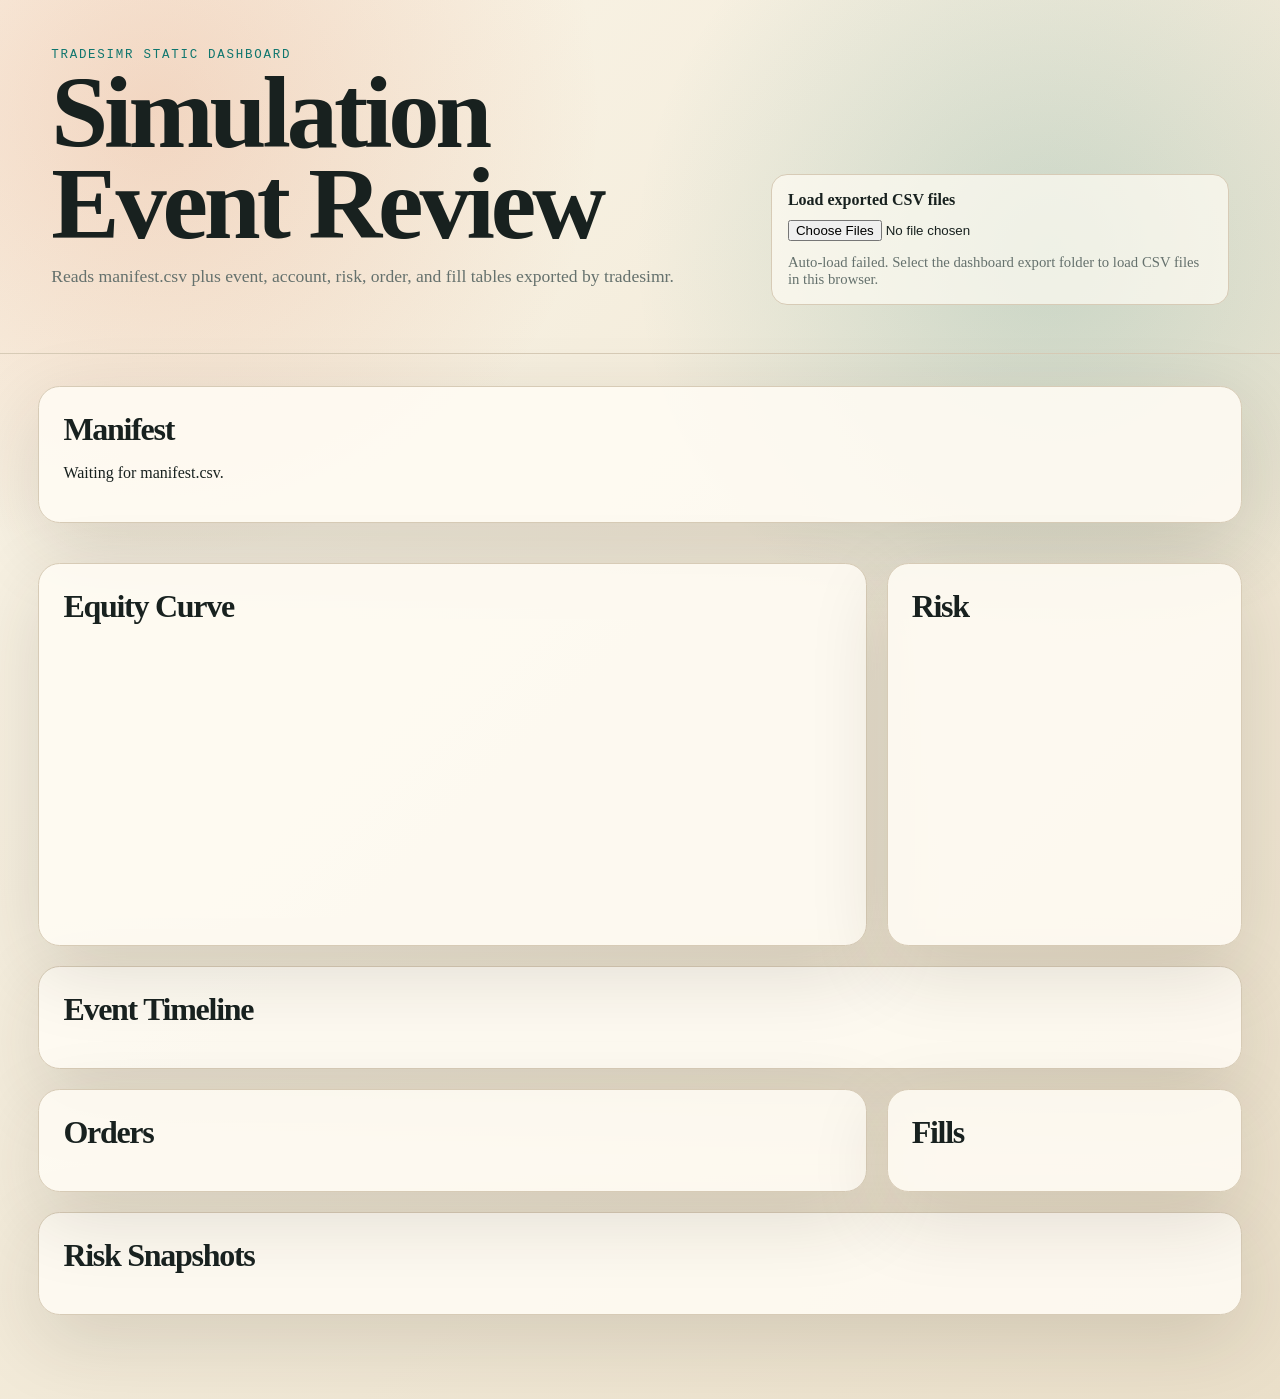
==== inst/dashboard/index.html @ 710d19b0 "Release tradesimr 0.4.0 dashboard scripts" ====
<!doctype html>
<html lang="en">
<head>
  <meta charset="utf-8">
  <meta name="viewport" content="width=device-width, initial-scale=1">
  <title>tradesimr Dashboard</title>
  <link rel="stylesheet" href="style.css">
</head>
<body>
  <header class="hero">
    <div>
      <p class="eyebrow">tradesimr static dashboard</p>
      <h1>Simulation Event Review</h1>
      <p class="lede">Reads manifest.csv plus event, account, risk, order, and fill tables exported by tradesimr.</p>
    </div>
    <div class="loader">
      <label for="file-picker">Load exported CSV files</label>
      <input id="file-picker" type="file" multiple webkitdirectory>
      <p id="load-status">Trying to load files from this folder...</p>
    </div>
  </header>

  <main>
    <section class="panel manifest-panel">
      <div>
        <h2>Manifest</h2>
        <p id="manifest-summary">Waiting for manifest.csv.</p>
      </div>
      <div id="table-counts" class="counts"></div>
    </section>

    <section class="kpis" id="kpis"></section>

    <section class="grid">
      <article class="panel wide">
        <h2>Equity Curve</h2>
        <div id="equity-chart" class="chart"></div>
      </article>
      <article class="panel">
        <h2>Risk</h2>
        <div id="risk-summary" class="metric-stack"></div>
      </article>
    </section>

    <section class="panel">
      <h2>Event Timeline</h2>
      <div id="event-timeline" class="timeline"></div>
    </section>

    <section class="grid">
      <article class="panel">
        <h2>Orders</h2>
        <div id="orders-table" class="table-wrap"></div>
      </article>
      <article class="panel">
        <h2>Fills</h2>
        <div id="fills-table" class="table-wrap"></div>
      </article>
    </section>

    <section class="panel">
      <h2>Risk Snapshots</h2>
      <div id="risk-table" class="table-wrap"></div>
    </section>
  </main>

  <script src="dashboard.js"></script>
</body>
</html>
---- inst/dashboard/style.css ----
:root {
  --ink: #18211f;
  --muted: #65716d;
  --paper: #f7f1e4;
  --panel: rgba(255, 252, 244, 0.88);
  --line: #d7cbb6;
  --accent: #d45f2f;
  --accent-2: #0f766e;
  --shadow: 0 24px 80px rgba(43, 33, 20, 0.14);
}

* {
  box-sizing: border-box;
}

body {
  margin: 0;
  color: var(--ink);
  font-family: Georgia, "Times New Roman", serif;
  background:
    radial-gradient(circle at 12% 8%, rgba(212, 95, 47, 0.20), transparent 28rem),
    radial-gradient(circle at 82% 18%, rgba(15, 118, 110, 0.18), transparent 26rem),
    linear-gradient(135deg, #fbf6e9 0%, #eadfc9 100%);
}

.hero {
  display: flex;
  justify-content: space-between;
  gap: 2rem;
  padding: 3rem clamp(1rem, 4vw, 4rem);
  border-bottom: 1px solid var(--line);
}

.eyebrow {
  margin: 0 0 0.4rem;
  color: var(--accent-2);
  font-family: ui-monospace, SFMono-Regular, Menlo, monospace;
  font-size: 0.78rem;
  letter-spacing: 0.14em;
  text-transform: uppercase;
}

h1,
h2 {
  margin: 0;
  letter-spacing: -0.04em;
}

h1 {
  max-width: 820px;
  font-size: clamp(2.8rem, 8vw, 6.8rem);
  line-height: 0.88;
}

h2 {
  margin-bottom: 1rem;
  font-size: clamp(1.35rem, 3vw, 2rem);
}

.lede {
  max-width: 780px;
  color: var(--muted);
  font-size: 1.1rem;
}

.loader {
  align-self: end;
  min-width: min(100%, 320px);
  padding: 1rem;
  border: 1px solid var(--line);
  border-radius: 1rem;
  background: rgba(255, 252, 244, 0.7);
}

.loader label {
  display: block;
  margin-bottom: 0.7rem;
  font-weight: 700;
}

.loader input {
  width: 100%;
}

.loader p {
  margin: 0.8rem 0 0;
  color: var(--muted);
  font-size: 0.92rem;
}

main {
  width: min(1500px, 100%);
  margin: 0 auto;
  padding: 2rem clamp(1rem, 3vw, 3rem) 4rem;
}

.panel,
.kpi {
  border: 1px solid var(--line);
  border-radius: 1.35rem;
  background: var(--panel);
  box-shadow: var(--shadow);
}

.panel {
  margin-bottom: 1.25rem;
  padding: clamp(1rem, 2vw, 1.5rem);
}

.manifest-panel {
  display: flex;
  justify-content: space-between;
  gap: 1rem;
}

.counts {
  display: flex;
  flex-wrap: wrap;
  gap: 0.55rem;
  justify-content: flex-end;
}

.counts span {
  display: grid;
  min-width: 8rem;
  padding: 0.7rem 0.8rem;
  border-radius: 0.8rem;
  background: #efe3cd;
  color: var(--muted);
  font-family: ui-monospace, SFMono-Regular, Menlo, monospace;
  font-size: 0.82rem;
}

.counts strong {
  color: var(--ink);
}

.kpis {
  display: grid;
  grid-template-columns: repeat(6, minmax(0, 1fr));
  gap: 1rem;
  margin-bottom: 1.25rem;
}

.kpi {
  padding: 1rem;
}

.kpi span,
.metric-stack span {
  display: block;
  color: var(--muted);
  font-family: ui-monospace, SFMono-Regular, Menlo, monospace;
  font-size: 0.78rem;
  text-transform: uppercase;
}

.kpi strong {
  display: block;
  margin-top: 0.35rem;
  font-size: clamp(1.35rem, 2.2vw, 2.2rem);
  letter-spacing: -0.05em;
}

.grid {
  display: grid;
  grid-template-columns: minmax(0, 1.4fr) minmax(320px, 0.6fr);
  gap: 1.25rem;
}

.wide {
  min-width: 0;
}

.chart {
  width: 100%;
  min-height: 280px;
}

svg {
  display: block;
  width: 100%;
  height: auto;
}

.axis {
  stroke: #c8b99d;
  stroke-width: 1;
}

.equity-line {
  fill: none;
  stroke: var(--accent);
  stroke-linejoin: round;
  stroke-width: 4;
}

.chart-label {
  fill: var(--muted);
  font-family: ui-monospace, SFMono-Regular, Menlo, monospace;
  font-size: 13px;
}

.metric-stack {
  display: grid;
  gap: 0.8rem;
}

.metric-stack div {
  display: flex;
  align-items: baseline;
  justify-content: space-between;
  gap: 1rem;
  padding-bottom: 0.8rem;
  border-bottom: 1px solid var(--line);
}

.metric-stack strong {
  font-size: 1.35rem;
}

.timeline {
  display: grid;
  max-height: 420px;
  overflow: auto;
}

.event {
  display: grid;
  grid-template-columns: 1rem 1fr;
  gap: 0.85rem;
  padding: 0.8rem 0;
  border-bottom: 1px solid var(--line);
}

.event p {
  margin: 0.25rem 0 0;
  color: var(--muted);
  font-family: ui-monospace, SFMono-Regular, Menlo, monospace;
  font-size: 0.82rem;
}

.dot {
  width: 0.8rem;
  height: 0.8rem;
  margin-top: 0.25rem;
  border-radius: 999px;
  background: var(--accent-2);
}

.dot.funding {
  background: #b8860b;
}

.dot.liquidation {
  background: #9f1239;
}

.table-wrap {
  max-height: 440px;
  overflow: auto;
}

table {
  width: 100%;
  border-collapse: collapse;
  font-family: ui-monospace, SFMono-Regular, Menlo, monospace;
  font-size: 0.83rem;
}

th,
td {
  padding: 0.55rem 0.7rem;
  border-bottom: 1px solid var(--line);
  text-align: left;
  white-space: nowrap;
}

th {
  position: sticky;
  top: 0;
  background: #efe3cd;
  color: var(--ink);
}

.empty {
  color: var(--muted);
}

@media (max-width: 980px) {
  .hero,
  .manifest-panel {
    display: block;
  }

  .loader {
    margin-top: 1.5rem;
  }

  .kpis,
  .grid {
    grid-template-columns: 1fr;
  }
}
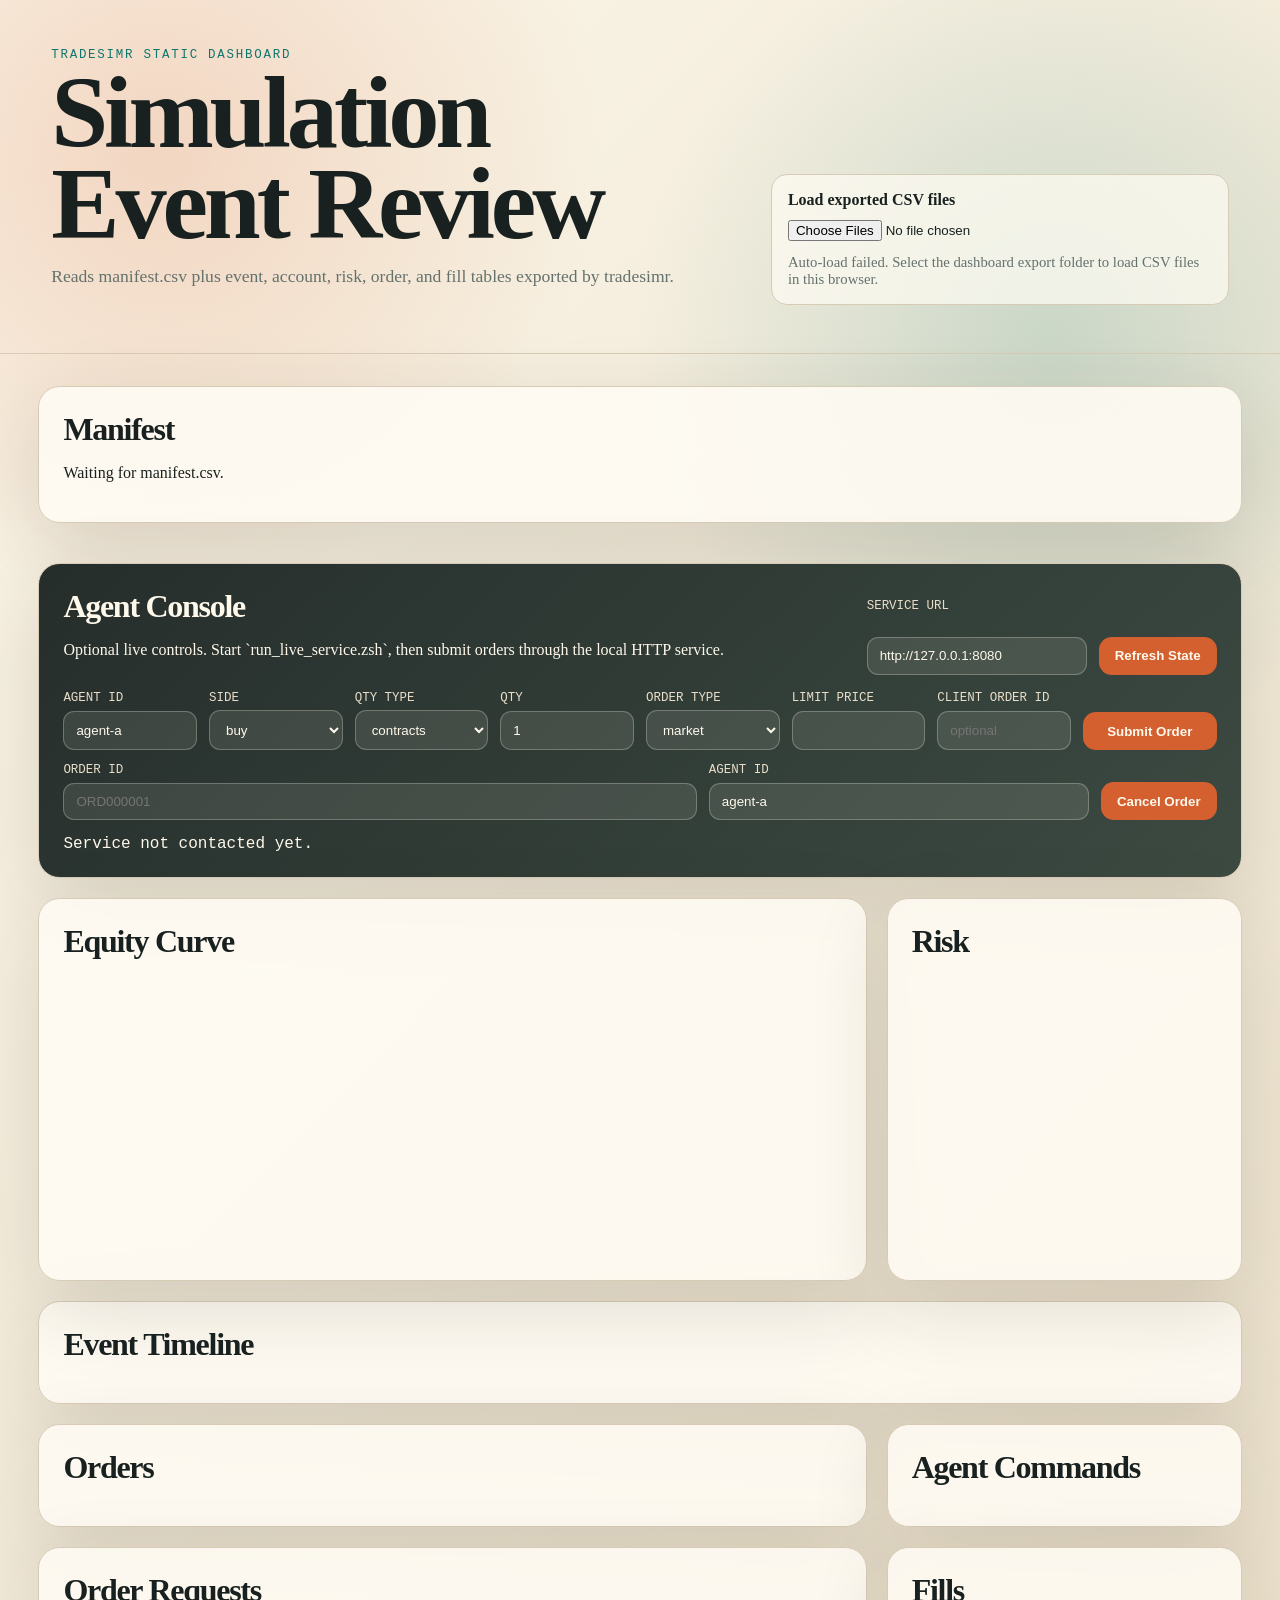
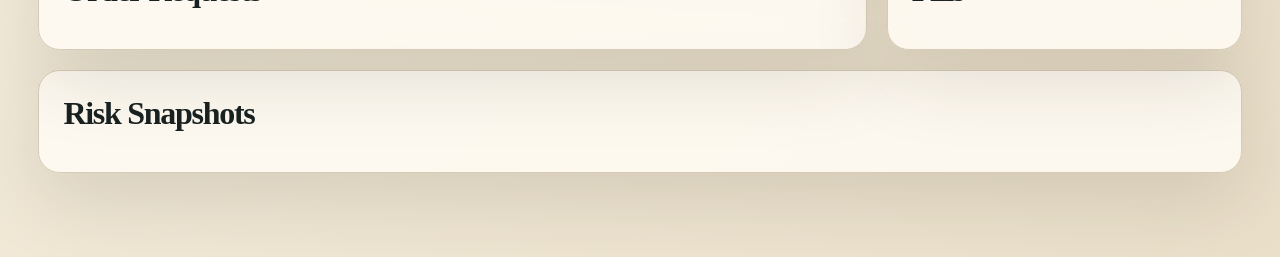
==== commit 26bed0ee: "Release tradesimr 0.5.0 live agent service" ====
--- a/inst/dashboard/index.html
+++ b/inst/dashboard/index.html
@@ -31,6 +31,53 @@
 
     <section class="kpis" id="kpis"></section>
 
+    <section class="panel agent-console">
+      <div class="console-head">
+        <div>
+          <h2>Agent Console</h2>
+          <p>Optional live controls. Start `run_live_service.zsh`, then submit orders through the local HTTP service.</p>
+        </div>
+        <div class="service-box">
+          <label for="service-url">Service URL</label>
+          <input id="service-url" value="http://127.0.0.1:8080">
+          <button id="refresh-state" type="button">Refresh State</button>
+        </div>
+      </div>
+      <form id="order-form" class="order-form">
+        <label>Agent ID<input name="agent_id" value="agent-a"></label>
+        <label>Side
+          <select name="side">
+            <option value="buy">buy</option>
+            <option value="sell">sell</option>
+            <option value="flat">flat</option>
+            <option value="target">target</option>
+          </select>
+        </label>
+        <label>Qty Type
+          <select name="qty_type">
+            <option value="contracts">contracts</option>
+            <option value="target_pos">target_pos</option>
+          </select>
+        </label>
+        <label>Qty<input name="qty" type="number" step="0.0001" value="1"></label>
+        <label>Order Type
+          <select name="order_type">
+            <option value="market">market</option>
+            <option value="limit">limit</option>
+          </select>
+        </label>
+        <label>Limit Price<input name="limit_price" type="number" step="0.0001"></label>
+        <label>Client Order ID<input name="client_order_id" placeholder="optional"></label>
+        <button type="submit">Submit Order</button>
+      </form>
+      <form id="cancel-form" class="cancel-form">
+        <label>Order ID<input name="order_id" placeholder="ORD000001"></label>
+        <label>Agent ID<input name="agent_id" value="agent-a"></label>
+        <button type="submit">Cancel Order</button>
+      </form>
+      <p id="agent-status" class="agent-status">Service not contacted yet.</p>
+    </section>
+
     <section class="grid">
       <article class="panel wide">
         <h2>Equity Curve</h2>
@@ -53,6 +100,17 @@
         <div id="orders-table" class="table-wrap"></div>
       </article>
       <article class="panel">
+        <h2>Agent Commands</h2>
+        <div id="commands-table" class="table-wrap"></div>
+      </article>
+    </section>
+
+    <section class="grid">
+      <article class="panel">
+        <h2>Order Requests</h2>
+        <div id="requests-table" class="table-wrap"></div>
+      </article>
+      <article class="panel">
         <h2>Fills</h2>
         <div id="fills-table" class="table-wrap"></div>
       </article>
--- a/inst/dashboard/style.css
+++ b/inst/dashboard/style.css
@@ -142,6 +142,90 @@
   margin-bottom: 1.25rem;
 }
 
+.agent-console {
+  background:
+    linear-gradient(135deg, rgba(24, 33, 31, 0.94), rgba(39, 55, 47, 0.90)),
+    var(--panel);
+  color: #fff9ec;
+}
+
+.agent-console h2,
+.agent-console p {
+  color: #fff9ec;
+}
+
+.console-head {
+  display: flex;
+  justify-content: space-between;
+  gap: 1rem;
+  margin-bottom: 1rem;
+}
+
+.service-box,
+.order-form,
+.cancel-form {
+  display: grid;
+  gap: 0.75rem;
+}
+
+.service-box {
+  grid-template-columns: minmax(220px, 1fr) auto;
+  align-items: end;
+}
+
+.service-box label {
+  grid-column: 1 / -1;
+}
+
+.order-form {
+  grid-template-columns: repeat(8, minmax(110px, 1fr));
+}
+
+.cancel-form {
+  grid-template-columns: minmax(180px, 1fr) minmax(140px, 0.6fr) auto;
+  margin-top: 0.8rem;
+}
+
+.agent-console label {
+  display: grid;
+  gap: 0.35rem;
+  color: #e8dec9;
+  font-family: ui-monospace, SFMono-Regular, Menlo, monospace;
+  font-size: 0.78rem;
+  text-transform: uppercase;
+}
+
+.agent-console input,
+.agent-console select {
+  width: 100%;
+  border: 1px solid rgba(255, 249, 236, 0.26);
+  border-radius: 0.7rem;
+  padding: 0.65rem 0.75rem;
+  background: rgba(255, 249, 236, 0.10);
+  color: #fff9ec;
+}
+
+.agent-console option {
+  color: var(--ink);
+}
+
+.agent-console button {
+  align-self: end;
+  border: 0;
+  border-radius: 0.8rem;
+  padding: 0.72rem 1rem;
+  background: var(--accent);
+  color: #fff9ec;
+  cursor: pointer;
+  font-weight: 700;
+}
+
+.agent-status {
+  margin: 0.9rem 0 0;
+  color: #e8dec9;
+  font-family: ui-monospace, SFMono-Regular, Menlo, monospace;
+}
+
 .kpi {
   padding: 1rem;
 }
@@ -298,7 +382,11 @@
   }
 
   .kpis,
-  .grid {
+  .grid,
+  .order-form,
+  .cancel-form,
+  .console-head,
+  .service-box {
     grid-template-columns: 1fr;
   }
 }
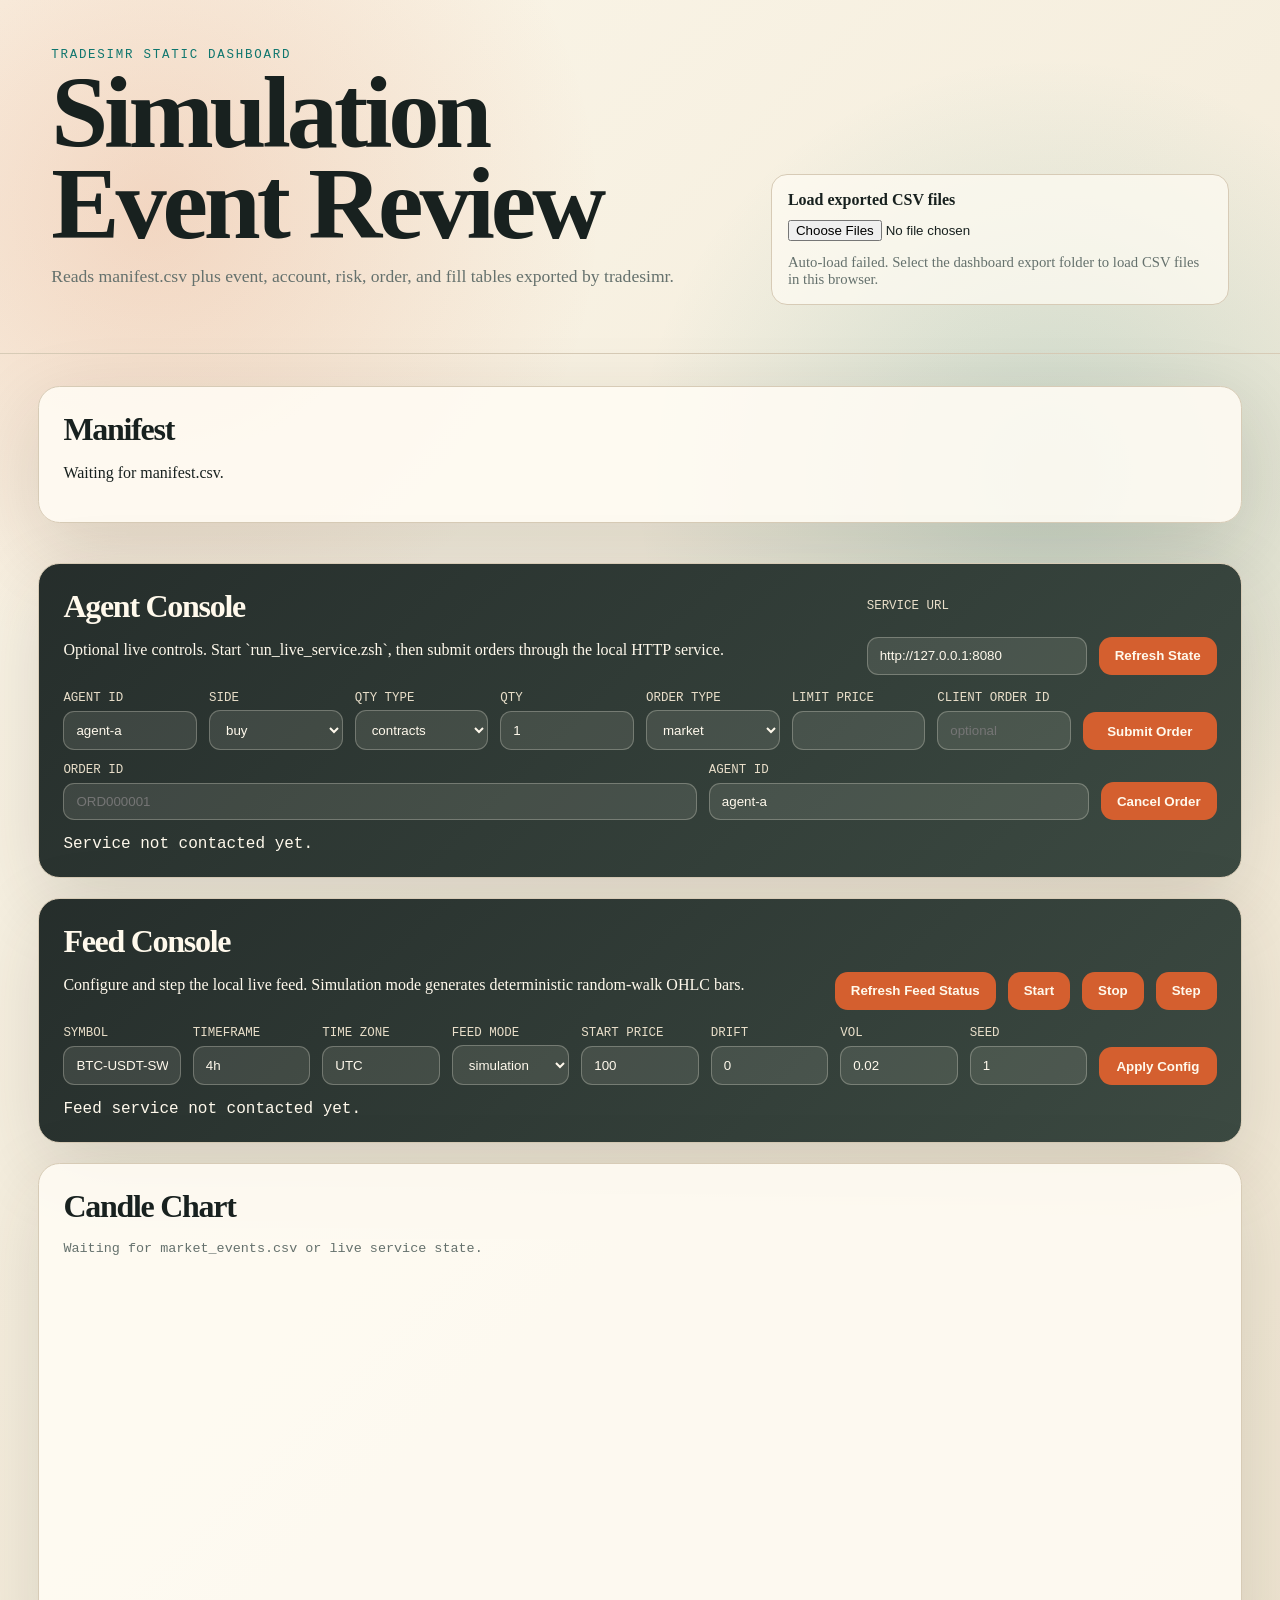
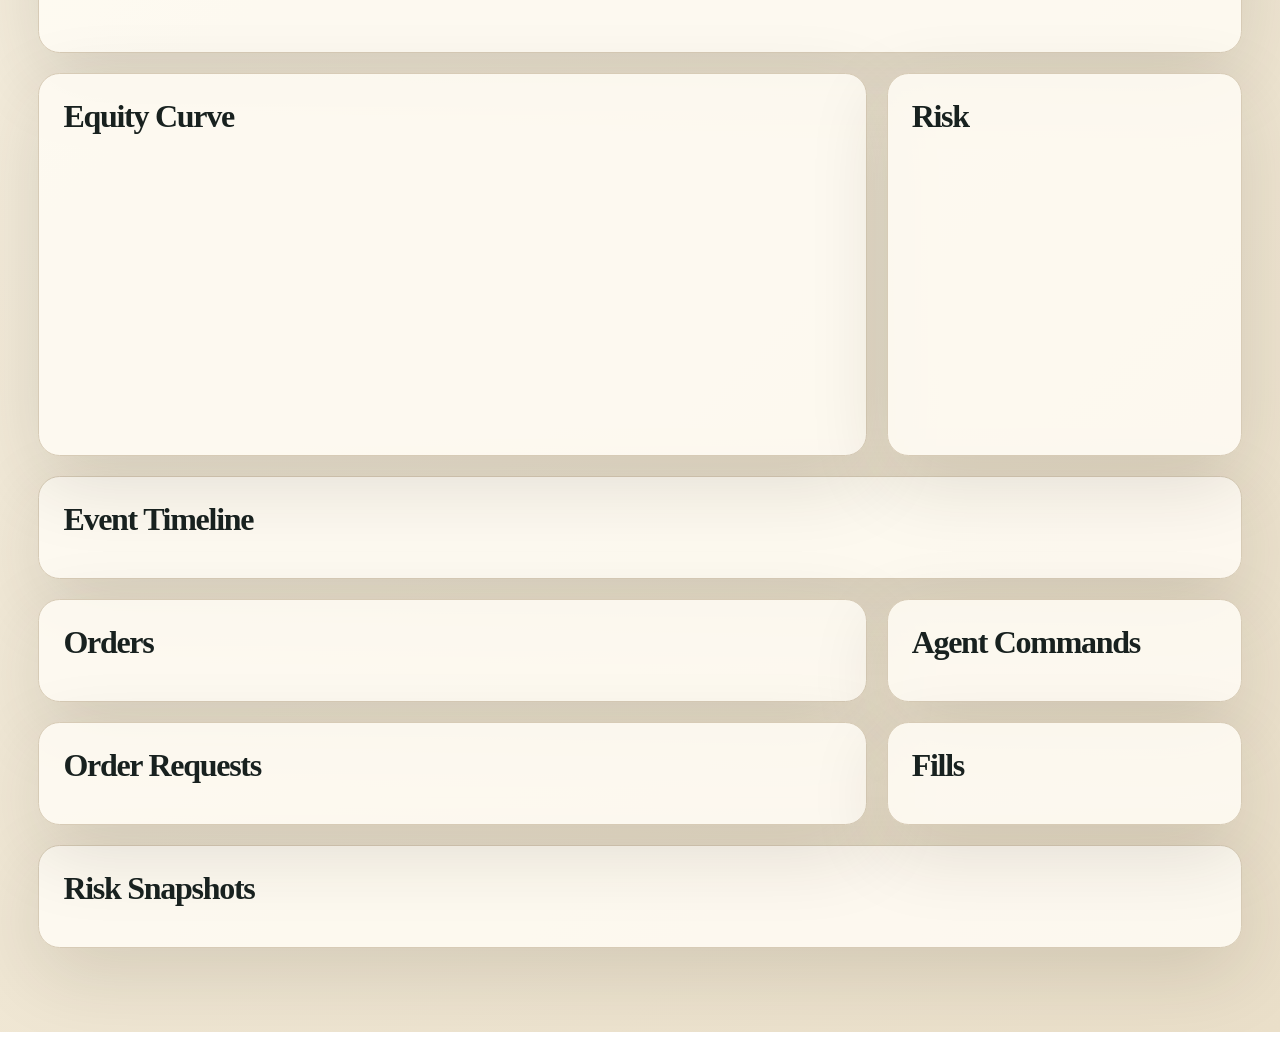
==== commit 76f377e9: "Release v0.6.1" ====
--- a/inst/dashboard/index.html
+++ b/inst/dashboard/index.html
@@ -78,6 +78,48 @@
       <p id="agent-status" class="agent-status">Service not contacted yet.</p>
     </section>
 
+    <section class="panel feed-console">
+      <div class="console-head">
+        <div>
+          <h2>Feed Console</h2>
+          <p>Configure and step the local live feed. Simulation mode generates deterministic random-walk OHLC bars.</p>
+        </div>
+        <div class="feed-actions">
+          <button id="feed-refresh" type="button">Refresh Feed Status</button>
+          <button id="feed-start" type="button">Start</button>
+          <button id="feed-stop" type="button">Stop</button>
+          <button id="feed-step" type="button">Step</button>
+        </div>
+      </div>
+      <form id="feed-form" class="feed-form">
+        <label>Symbol<input name="symbol" value="BTC-USDT-SWAP"></label>
+        <label>Timeframe<input name="timeframe" value="4h"></label>
+        <label>Time Zone<input name="tz" value="UTC"></label>
+        <label>Feed Mode
+          <select name="feed_mode">
+            <option value="simulation">simulation</option>
+            <option value="external">external</option>
+          </select>
+        </label>
+        <label>Start Price<input name="start_price" type="number" step="0.0001" value="100"></label>
+        <label>Drift<input name="drift" type="number" step="0.000001" value="0"></label>
+        <label>Vol<input name="vol" type="number" step="0.000001" value="0.02"></label>
+        <label>Seed<input name="seed" type="number" step="1" value="1"></label>
+        <button type="submit">Apply Config</button>
+      </form>
+      <p id="feed-status" class="feed-status">Feed service not contacted yet.</p>
+    </section>
+
+    <section class="panel">
+      <div class="chart-head">
+        <div>
+          <h2>Candle Chart</h2>
+          <p id="candle-summary">Waiting for market_events.csv or live service state.</p>
+        </div>
+      </div>
+      <div id="candle-chart" class="chart candle-chart"></div>
+    </section>
+
     <section class="grid">
       <article class="panel wide">
         <h2>Equity Curve</h2>
--- a/inst/dashboard/style.css
+++ b/inst/dashboard/style.css
@@ -142,7 +142,8 @@
   margin-bottom: 1.25rem;
 }
 
-.agent-console {
+.agent-console,
+.feed-console {
   background:
     linear-gradient(135deg, rgba(24, 33, 31, 0.94), rgba(39, 55, 47, 0.90)),
     var(--panel);
@@ -150,7 +151,9 @@
 }
 
 .agent-console h2,
-.agent-console p {
+.agent-console p,
+.feed-console h2,
+.feed-console p {
   color: #fff9ec;
 }
 
@@ -163,7 +166,9 @@
 
 .service-box,
 .order-form,
-.cancel-form {
+.cancel-form,
+.feed-form,
+.feed-actions {
   display: grid;
   gap: 0.75rem;
 }
@@ -181,12 +186,22 @@
   grid-template-columns: repeat(8, minmax(110px, 1fr));
 }
 
+.feed-form {
+  grid-template-columns: repeat(9, minmax(100px, 1fr));
+}
+
+.feed-actions {
+  grid-template-columns: repeat(4, auto);
+  align-items: end;
+}
+
 .cancel-form {
   grid-template-columns: minmax(180px, 1fr) minmax(140px, 0.6fr) auto;
   margin-top: 0.8rem;
 }
 
-.agent-console label {
+.agent-console label,
+.feed-console label {
   display: grid;
   gap: 0.35rem;
   color: #e8dec9;
@@ -196,7 +211,9 @@
 }
 
 .agent-console input,
-.agent-console select {
+.agent-console select,
+.feed-console input,
+.feed-console select {
   width: 100%;
   border: 1px solid rgba(255, 249, 236, 0.26);
   border-radius: 0.7rem;
@@ -205,11 +222,13 @@
   color: #fff9ec;
 }
 
-.agent-console option {
+.agent-console option,
+.feed-console option {
   color: var(--ink);
 }
 
-.agent-console button {
+.agent-console button,
+.feed-console button {
   align-self: end;
   border: 0;
   border-radius: 0.8rem;
@@ -220,7 +239,8 @@
   font-weight: 700;
 }
 
-.agent-status {
+.agent-status,
+.feed-status {
   margin: 0.9rem 0 0;
   color: #e8dec9;
   font-family: ui-monospace, SFMono-Regular, Menlo, monospace;
@@ -256,9 +276,27 @@
   min-width: 0;
 }
 
+.chart-head {
+  display: flex;
+  justify-content: space-between;
+  gap: 1rem;
+  margin-bottom: 0.8rem;
+}
+
+.chart-head p {
+  margin: 0.2rem 0 0;
+  color: var(--muted);
+  font-family: ui-monospace, SFMono-Regular, Menlo, monospace;
+  font-size: 0.84rem;
+}
+
 .chart {
   width: 100%;
   min-height: 280px;
+}
+
+.candle-chart {
+  min-height: 360px;
 }
 
 svg {
@@ -277,6 +315,42 @@
   stroke: var(--accent);
   stroke-linejoin: round;
   stroke-width: 4;
+}
+
+.plot-bg {
+  fill: rgba(255, 249, 236, 0.48);
+}
+
+.candle-wick {
+  stroke-width: 1.4;
+}
+
+.candle-body {
+  stroke-width: 1;
+}
+
+.candle-wick.up,
+.candle-body.up {
+  fill: #167a55;
+  stroke: #167a55;
+}
+
+.candle-wick.down,
+.candle-body.down {
+  fill: #b13f2f;
+  stroke: #b13f2f;
+}
+
+.fill-marker {
+  fill: #111f1b;
+  stroke: #fff9ec;
+  stroke-width: 1.5;
+}
+
+.order-marker {
+  fill: var(--accent-2);
+  stroke: #111f1b;
+  stroke-width: 1.2;
 }
 
 .chart-label {
@@ -385,6 +459,8 @@
   .grid,
   .order-form,
   .cancel-form,
+  .feed-form,
+  .feed-actions,
   .console-head,
   .service-box {
     grid-template-columns: 1fr;
